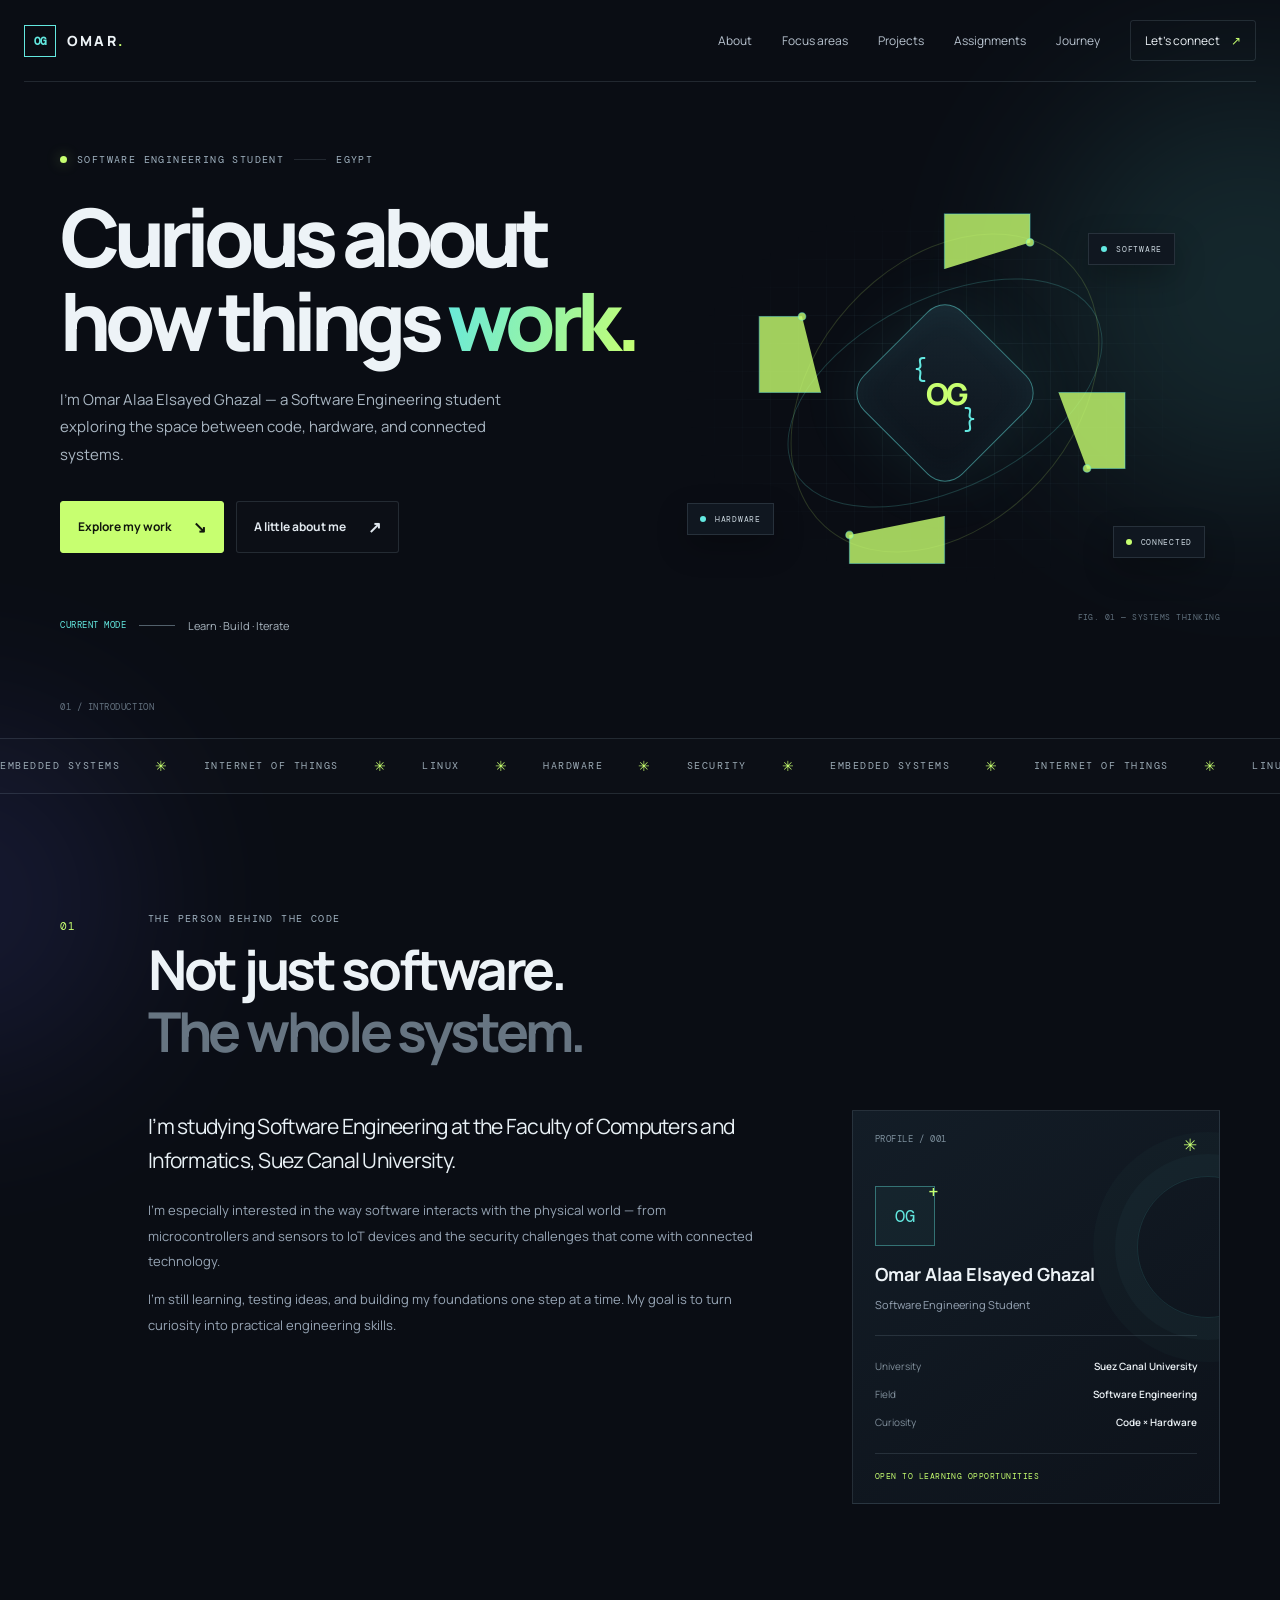
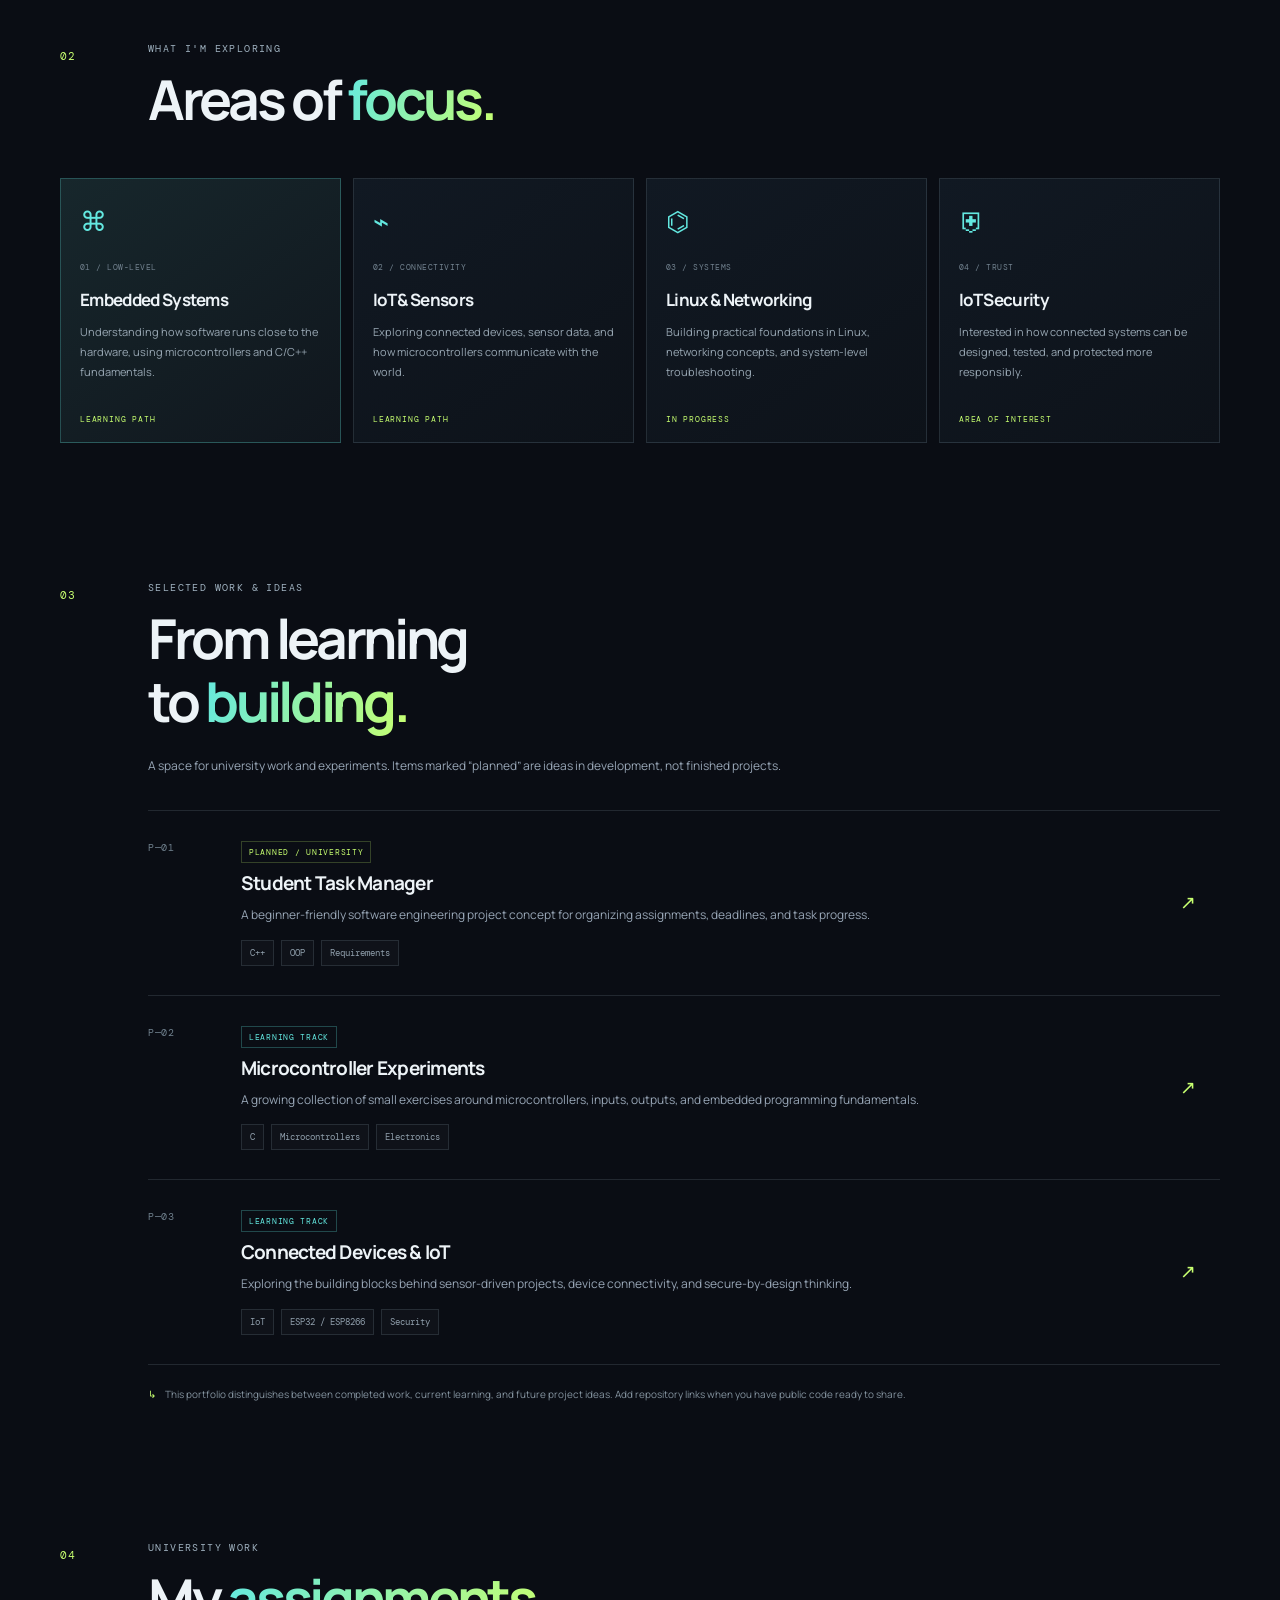
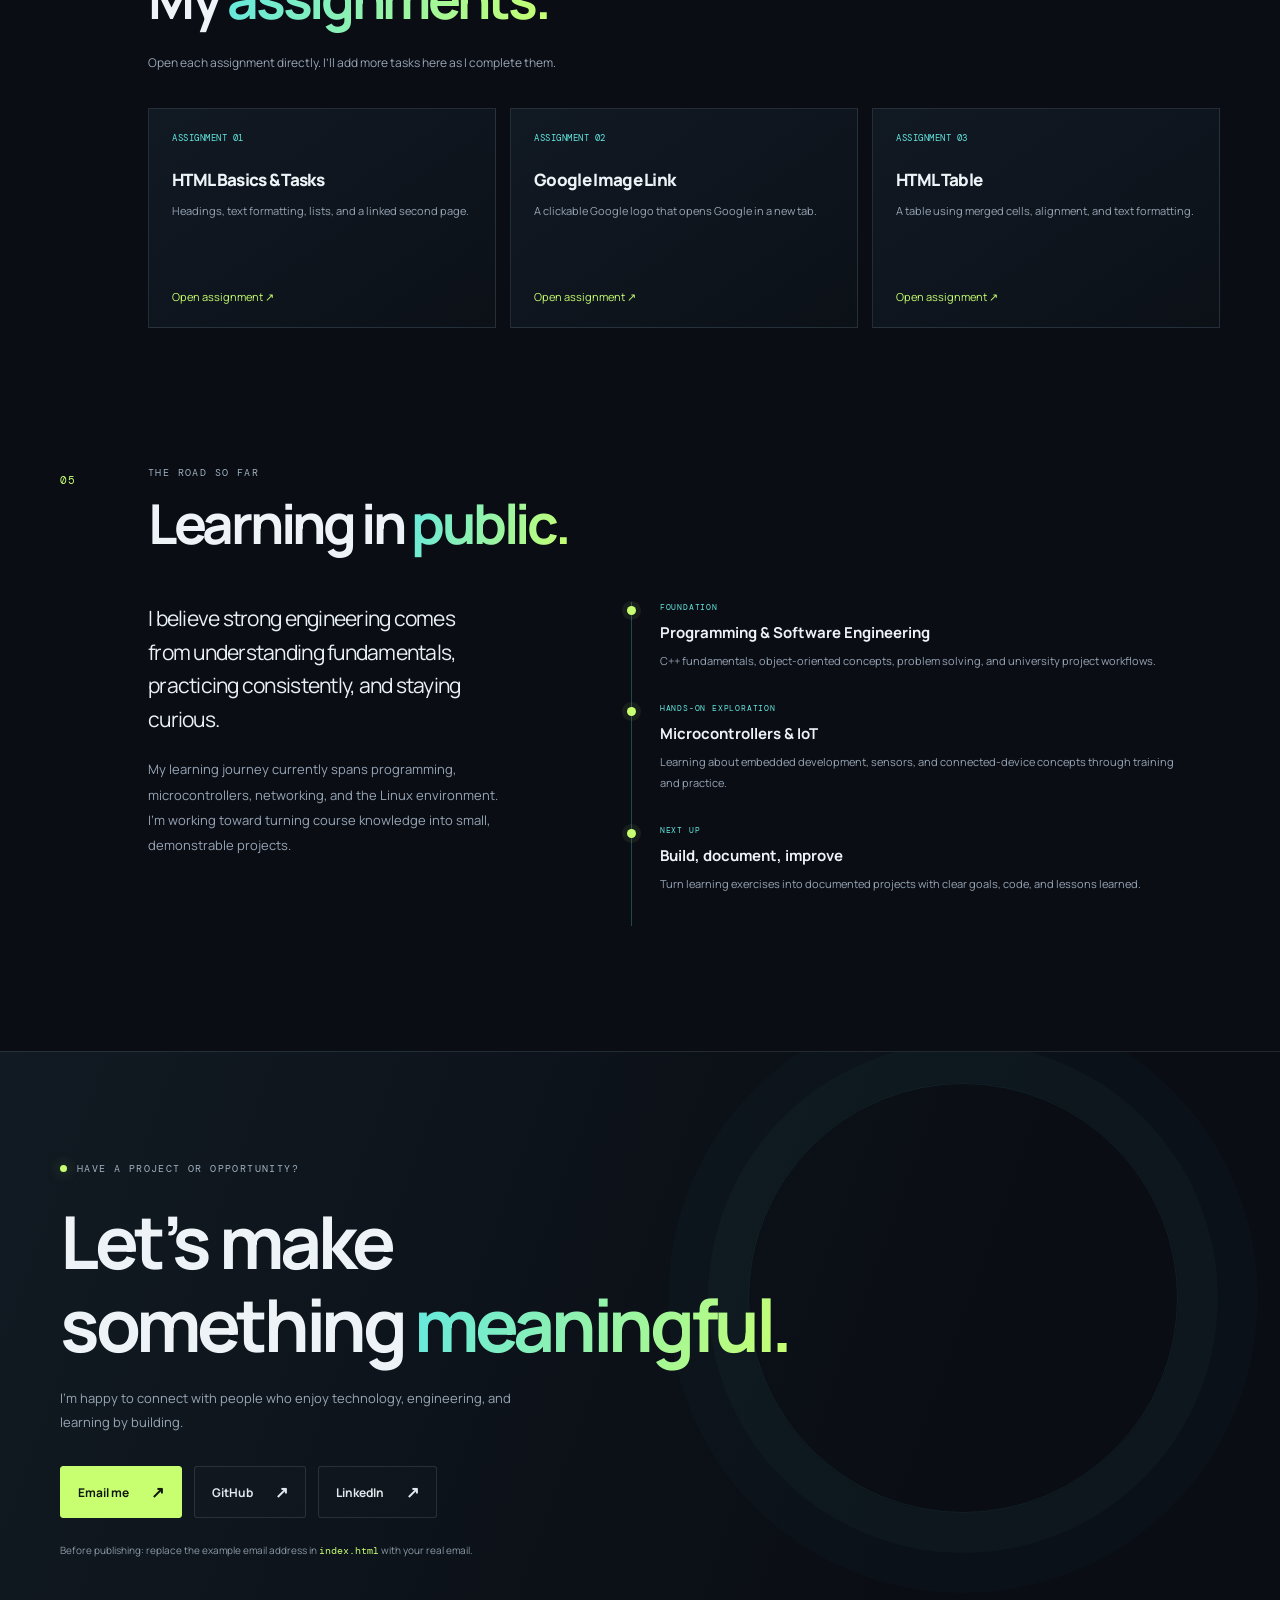
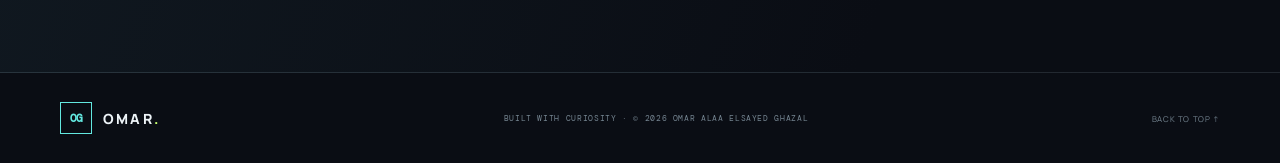
==== index.html @ 446bae2e "Add files via upload" ====
<!DOCTYPE html>
<html lang="en">
<head>
  <meta charset="UTF-8" />
  <meta name="viewport" content="width=device-width, initial-scale=1.0" />
  <meta name="theme-color" content="#0a0d14" />
  <meta name="description" content="Omar Alaa Elsayed Ghazal — Software Engineering student exploring embedded systems, IoT, hardware, and secure technology." />
  <title>Omar Alaa Elsayed Ghazal — Software Engineering Student</title>
  <link rel="preconnect" href="https://fonts.googleapis.com">
  <link rel="preconnect" href="https://fonts.gstatic.com" crossorigin>
  <link href="https://fonts.googleapis.com/css2?family=DM+Mono:wght@400;500&family=Manrope:wght@400;500;600;700;800&display=swap" rel="stylesheet">
  <link rel="stylesheet" href="style.css" />
</head>
<body>
  <div class="ambient ambient-one"></div>
  <div class="ambient ambient-two"></div>
  <header class="topbar">
    <a class="brand" href="#home" aria-label="Omar Ghazal home"><span class="brand-mark">OG</span><span>OMAR<span class="brand-dot">.</span></span></a>
    <button class="menu-toggle" id="menuToggle" aria-label="Open navigation" aria-expanded="false">☰</button>
    <nav id="navLinks">
      <a href="#about">About</a>
      <a href="#focus">Focus areas</a>
      <a href="#projects">Projects</a>
      <a href="#assignments">Assignments</a>
      <a href="#journey">Journey</a>
      <a class="nav-contact" href="#contact">Let’s connect <span>↗</span></a>
    </nav>
  </header>

  <main>
    <section class="hero section-wrap" id="home">
      <div class="hero-copy">
        <div class="eyebrow"><span class="status-dot"></span> SOFTWARE ENGINEERING STUDENT <span class="eyebrow-line"></span> EGYPT</div>
        <h1>Curious about<br>how things <span class="gradient-text">work.</span></h1>
        <p class="hero-lede">I’m Omar Alaa Elsayed Ghazal — a Software Engineering student exploring the space between code, hardware, and connected systems.</p>
        <div class="hero-actions">
          <a class="button button-primary" href="#projects">Explore my work <span>↘</span></a>
          <a class="button button-quiet" href="#about">A little about me <span>↗</span></a>
        </div>
        <div class="hero-footnote"><span class="mono">CURRENT MODE</span><span class="footnote-rule"></span><span>Learn · Build · Iterate</span></div>
      </div>
      <div class="hero-art" aria-label="Decorative circuit-inspired illustration">
        <div class="art-grid"></div>
        <div class="orbit orbit-a"></div><div class="orbit orbit-b"></div>
        <div class="core"><span class="core-bracket">{</span><span class="core-chip">OG</span><span class="core-bracket">}</span></div>
        <div class="node node-a"><span class="node-pulse"></span><span>SOFTWARE</span></div>
        <div class="node node-b"><span class="node-pulse"></span><span>HARDWARE</span></div>
        <div class="node node-c"><span class="node-pulse"></span><span>CONNECTED</span></div>
        <svg class="circuit-lines" viewBox="0 0 500 500" role="img" aria-hidden="true">
          <path d="M250 120 V62 H340 V92" /><path d="M370 250 H440 V330 H400" />
          <path d="M250 380 V430 H150 V400" /><path d="M120 250 H55 V170 H100" />
          <circle cx="340" cy="92" r="4"/><circle cx="400" cy="330" r="4"/><circle cx="150" cy="400" r="4"/><circle cx="100" cy="170" r="4"/>
        </svg>
        <div class="art-caption mono">FIG. 01 — SYSTEMS THINKING</div>
      </div>
      <div class="hero-index mono">01 / INTRODUCTION</div>
    </section>

    <section class="ticker" aria-label="Areas of interest">
      <div class="ticker-track">
        <span>EMBEDDED SYSTEMS</span><i>✳</i><span>INTERNET OF THINGS</span><i>✳</i><span>LINUX</span><i>✳</i><span>HARDWARE</span><i>✳</i><span>SECURITY</span><i>✳</i>
        <span>EMBEDDED SYSTEMS</span><i>✳</i><span>INTERNET OF THINGS</span><i>✳</i><span>LINUX</span><i>✳</i><span>HARDWARE</span><i>✳</i><span>SECURITY</span><i>✳</i>
      </div>
    </section>

    <section class="section-wrap section-block" id="about">
      <div class="section-heading"><span class="section-number mono">01</span><div><p class="eyebrow">THE PERSON BEHIND THE CODE</p><h2>Not just software.<br><span class="muted-heading">The whole system.</span></h2></div></div>
      <div class="about-grid">
        <div class="about-main">
          <p class="large-copy">I’m studying Software Engineering at the Faculty of Computers and Informatics, Suez Canal University.</p>
          <p>I’m especially interested in the way software interacts with the physical world — from microcontrollers and sensors to IoT devices and the security challenges that come with connected technology.</p>
          <p>I’m still learning, testing ideas, and building my foundations one step at a time. My goal is to turn curiosity into practical engineering skills.</p>
        </div>
        <aside class="profile-card">
          <div class="profile-card-top"><span class="mono">PROFILE / 001</span><span class="card-spark">✳</span></div>
          <div class="avatar-placeholder">OG<span>+</span></div>
          <h3>Omar Alaa Elsayed Ghazal</h3><p class="muted">Software Engineering Student</p>
          <div class="profile-divider"></div>
          <div class="profile-row"><span>University</span><strong>Suez Canal University</strong></div>
          <div class="profile-row"><span>Field</span><strong>Software Engineering</strong></div>
          <div class="profile-row"><span>Curiosity</span><strong>Code × Hardware</strong></div>
          <div class="profile-card-bottom mono">OPEN TO LEARNING OPPORTUNITIES</div>
        </aside>
      </div>
    </section>

    <section class="section-wrap section-block" id="focus">
      <div class="section-heading"><span class="section-number mono">02</span><div><p class="eyebrow">WHAT I'M EXPLORING</p><h2>Areas of <span class="gradient-text">focus.</span></h2></div></div>
      <div class="focus-grid">
        <article class="focus-card focus-featured"><div class="focus-icon">⌘</div><div class="focus-meta mono">01 / LOW-LEVEL</div><h3>Embedded Systems</h3><p>Understanding how software runs close to the hardware, using microcontrollers and C/C++ fundamentals.</p><span class="focus-tag">LEARNING PATH</span></article>
        <article class="focus-card"><div class="focus-icon">⌁</div><div class="focus-meta mono">02 / CONNECTIVITY</div><h3>IoT & Sensors</h3><p>Exploring connected devices, sensor data, and how microcontrollers communicate with the world.</p><span class="focus-tag">LEARNING PATH</span></article>
        <article class="focus-card"><div class="focus-icon">⌬</div><div class="focus-meta mono">03 / SYSTEMS</div><h3>Linux & Networking</h3><p>Building practical foundations in Linux, networking concepts, and system-level troubleshooting.</p><span class="focus-tag">IN PROGRESS</span></article>
        <article class="focus-card"><div class="focus-icon">⛨</div><div class="focus-meta mono">04 / TRUST</div><h3>IoT Security</h3><p>Interested in how connected systems can be designed, tested, and protected more responsibly.</p><span class="focus-tag">AREA OF INTEREST</span></article>
      </div>
    </section>

    <section class="section-wrap section-block" id="projects">
      <div class="section-heading"><span class="section-number mono">03</span><div><p class="eyebrow">SELECTED WORK & IDEAS</p><h2>From learning<br>to <span class="gradient-text">building.</span></h2></div></div>
      <p class="section-intro">A space for university work and experiments. Items marked “planned” are ideas in development, not finished projects.</p>
      <div class="project-list">
        <article class="project-row">
          <div class="project-number mono">P—01</div><div class="project-info"><div class="project-status"><span class="status-pill status-planned">PLANNED / UNIVERSITY</span></div><h3>Student Task Manager</h3><p>A beginner-friendly software engineering project concept for organizing assignments, deadlines, and task progress.</p><div class="tag-row"><span>C++</span><span>OOP</span><span>Requirements</span></div></div><div class="project-arrow">↗</div>
        </article>
        <article class="project-row">
          <div class="project-number mono">P—02</div><div class="project-info"><div class="project-status"><span class="status-pill status-learning">LEARNING TRACK</span></div><h3>Microcontroller Experiments</h3><p>A growing collection of small exercises around microcontrollers, inputs, outputs, and embedded programming fundamentals.</p><div class="tag-row"><span>C</span><span>Microcontrollers</span><span>Electronics</span></div></div><div class="project-arrow">↗</div>
        </article>
        <article class="project-row">
          <div class="project-number mono">P—03</div><div class="project-info"><div class="project-status"><span class="status-pill status-learning">LEARNING TRACK</span></div><h3>Connected Devices & IoT</h3><p>Exploring the building blocks behind sensor-driven projects, device connectivity, and secure-by-design thinking.</p><div class="tag-row"><span>IoT</span><span>ESP32 / ESP8266</span><span>Security</span></div></div><div class="project-arrow">↗</div>
        </article>
      </div>
      <p class="honesty-note"><span>↳</span> This portfolio distinguishes between completed work, current learning, and future project ideas. Add repository links when you have public code ready to share.</p>
    </section>


    <section class="section-wrap section-block assignments-section" id="assignments">
      <div class="section-heading"><span class="section-number mono">04</span><div><p class="eyebrow">UNIVERSITY WORK</p><h2>My <span class="gradient-text">assignments.</span></h2></div></div>
      <p class="section-intro">Open each assignment directly. I’ll add more tasks here as I complete them.</p>
      <div class="assignment-links">
        <a class="assignment-item" href="assignments/assignment1.html">
          <span class="assignment-item-number mono">ASSIGNMENT 01</span>
          <span class="assignment-item-title">HTML Basics &amp; Tasks</span>
          <span class="assignment-item-description">Headings, text formatting, lists, and a linked second page.</span>
          <span class="assignment-item-arrow">Open assignment ↗</span>
        </a>
        <a class="assignment-item" href="assignments/assignment2.html">
          <span class="assignment-item-number mono">ASSIGNMENT 02</span>
          <span class="assignment-item-title">Google Image Link</span>
          <span class="assignment-item-description">A clickable Google logo that opens Google in a new tab.</span>
          <span class="assignment-item-arrow">Open assignment ↗</span>
        </a>
        <a class="assignment-item" href="assignments/assignment3.html">
          <span class="assignment-item-number mono">ASSIGNMENT 03</span>
          <span class="assignment-item-title">HTML Table</span>
          <span class="assignment-item-description">A table using merged cells, alignment, and text formatting.</span>
          <span class="assignment-item-arrow">Open assignment ↗</span>
        </a>
      </div>
    </section>

    <section class="section-wrap section-block journey-section" id="journey">
      <div class="section-heading"><span class="section-number mono">05</span><div><p class="eyebrow">THE ROAD SO FAR</p><h2>Learning in <span class="gradient-text">public.</span></h2></div></div>
      <div class="journey-layout">
        <div class="journey-copy"><p class="large-copy">I believe strong engineering comes from understanding fundamentals, practicing consistently, and staying curious.</p><p>My learning journey currently spans programming, microcontrollers, networking, and the Linux environment. I’m working toward turning course knowledge into small, demonstrable projects.</p></div>
        <div class="timeline">
          <div class="timeline-item"><span class="timeline-marker"></span><div class="timeline-label mono">FOUNDATION</div><h3>Programming & Software Engineering</h3><p>C++ fundamentals, object-oriented concepts, problem solving, and university project workflows.</p></div>
          <div class="timeline-item"><span class="timeline-marker"></span><div class="timeline-label mono">HANDS-ON EXPLORATION</div><h3>Microcontrollers & IoT</h3><p>Learning about embedded development, sensors, and connected-device concepts through training and practice.</p></div>
          <div class="timeline-item"><span class="timeline-marker"></span><div class="timeline-label mono">NEXT UP</div><h3>Build, document, improve</h3><p>Turn learning exercises into documented projects with clear goals, code, and lessons learned.</p></div>
        </div>
      </div>
    </section>

    <section class="contact-section" id="contact">
      <div class="contact-orb"></div>
      <div class="section-wrap contact-inner">
        <p class="eyebrow"><span class="status-dot"></span> HAVE A PROJECT OR OPPORTUNITY?</p>
        <h2>Let’s make<br>something <span class="gradient-text">meaningful.</span></h2>
        <p>I’m happy to connect with people who enjoy technology, engineering, and learning by building.</p>
        <div class="contact-actions">
          <!-- Replace the placeholder links with your real contact details. -->
          <a class="button button-primary" href="mailto:YOUR_EMAIL@example.com" id="emailLink">Email me <span>↗</span></a>
          <a class="button button-quiet" href="https://github.com/OmarGhazal6" target="_blank" rel="noreferrer" id="githubLink">GitHub <span>↗</span></a>
          <a class="button button-quiet" href="https://www.linkedin.com/in/omar-ghazal-574675380/" target="_blank" rel="noreferrer" id="linkedinLink">LinkedIn <span>↗</span></a>
        </div>
        <p class="placeholder-warning" id="placeholderWarning">Before publishing: replace the example email address in <code>index.html</code> with your real email.</p>
      </div>
    </section>
  </main>

  <footer class="footer section-wrap"><a class="brand" href="#home"><span class="brand-mark">OG</span><span>OMAR<span class="brand-dot">.</span></span></a><p class="mono">BUILT WITH CURIOSITY · © <span id="year"></span> OMAR ALAA ELSAYED GHAZAL</p><a href="#home" class="back-top">BACK TO TOP ↑</a></footer>
  <script src="script.js"></script>
</body>
</html>
---- style.css ----
:root{--bg:#0a0d14;--panel:#101620;--panel2:#121b25;--text:#edf3f7;--muted:#97a5b5;--line:rgba(193,219,235,.13);--cyan:#63e8e0;--lime:#c7ff70;--mono:"DM Mono",monospace;--sans:"Manrope",sans-serif}
*{box-sizing:border-box}html{scroll-behavior:smooth;scroll-padding-top:90px}body{margin:0;background:var(--bg);color:var(--text);font-family:var(--sans);overflow-x:hidden}a{color:inherit;text-decoration:none}::selection{background:var(--lime);color:#10130e}.ambient{position:absolute;pointer-events:none;filter:blur(90px);opacity:.12;border-radius:50%;z-index:-1}.ambient-one{width:420px;height:420px;background:var(--cyan);top:80px;right:-180px}.ambient-two{width:360px;height:360px;background:#6d70ff;top:720px;left:-220px}.section-wrap{width:min(1160px,calc(100% - 48px));margin:0 auto}.topbar{height:82px;display:flex;align-items:center;justify-content:space-between;width:min(1240px,calc(100% - 48px));margin:auto;border-bottom:1px solid var(--line);position:relative;z-index:5}.brand{display:flex;align-items:center;gap:11px;font-size:14px;font-weight:800;letter-spacing:.16em}.brand-mark{width:32px;height:32px;border:1px solid var(--cyan);color:var(--cyan);display:grid;place-items:center;font-family:var(--mono);font-size:11px;letter-spacing:-.08em}.brand-dot{color:var(--lime)}nav{display:flex;align-items:center;gap:30px;font-size:12px;color:#b8c3cf}nav a{transition:color .2s}nav a:hover{color:var(--cyan)}.nav-contact{border:1px solid var(--line);padding:11px 14px;color:var(--text);border-radius:3px}.nav-contact span{color:var(--lime);margin-left:9px}.menu-toggle{display:none;background:none;color:var(--text);border:1px solid var(--line);padding:8px 10px;font-size:18px}
.hero{min-height:650px;display:grid;grid-template-columns:1.05fr .95fr;align-items:center;position:relative;padding-top:36px;padding-bottom:70px}.hero-copy{padding:35px 0;position:relative;z-index:1}.eyebrow{font-family:var(--mono);font-size:10px;letter-spacing:.14em;color:#9fb1bf;display:flex;align-items:center;gap:10px}.status-dot{width:7px;height:7px;background:var(--lime);border-radius:50%;box-shadow:0 0 14px #c7ff7066;display:inline-block}.eyebrow-line{height:1px;width:32px;background:var(--line)}h1{font-size:clamp(48px,6.3vw,82px);line-height:1.04;letter-spacing:-.075em;margin:29px 0 23px;font-weight:800}.gradient-text{background:linear-gradient(105deg,var(--cyan),var(--lime));-webkit-background-clip:text;background-clip:text;color:transparent}.hero-lede{max-width:485px;color:#a9b6c2;line-height:1.85;font-size:15px}.hero-actions,.contact-actions{display:flex;gap:12px;flex-wrap:wrap;margin-top:32px}.button{display:inline-flex;align-items:center;gap:22px;padding:14px 17px;font-size:12px;font-weight:700;border-radius:3px;transition:transform .2s,border-color .2s}.button:hover{transform:translateY(-2px)}.button span{font-size:16px}.button-primary{background:var(--lime);color:#11170d;border:1px solid var(--lime)}.button-quiet{border:1px solid var(--line);color:#e1e8ee;background:#ffffff03}.button-quiet:hover{border-color:#63e8e088}.hero-footnote{display:flex;align-items:center;gap:13px;margin-top:65px;color:#aab6c0;font-size:11px}.mono{font-family:var(--mono);letter-spacing:.06em}.hero-footnote .mono{font-size:9px;color:var(--cyan)}.footnote-rule{width:36px;height:1px;background:#52606b}.hero-index{position:absolute;bottom:25px;left:0;color:#657380;font-size:9px}
.hero-art{height:475px;position:relative;display:grid;place-items:center}.art-grid{position:absolute;inset:10% 3%;background-image:linear-gradient(rgba(117,171,188,.07) 1px,transparent 1px),linear-gradient(90deg,rgba(117,171,188,.07) 1px,transparent 1px);background-size:28px 28px;mask-image:radial-gradient(ellipse,black 20%,transparent 72%)}.orbit{position:absolute;border:1px solid rgba(99,232,224,.2);border-radius:50%;transform:rotate(-27deg)}.orbit-a{width:340px;height:190px}.orbit-b{width:260px;height:360px;transform:rotate(42deg);border-color:rgba(199,255,112,.17)}.core{width:140px;height:140px;display:flex;align-items:center;justify-content:center;gap:8px;position:relative;background:linear-gradient(145deg,#172630,#0c1119);border:1px solid #63e8e077;box-shadow:0 0 70px #63e8e018,inset 0 0 35px #63e8e00b;transform:rotate(45deg);border-radius:25px}.core>*{transform:rotate(-45deg)}.core-chip{font-size:30px;font-weight:800;letter-spacing:-.1em;color:var(--lime)}.core-bracket{font-family:var(--mono);font-size:25px;color:var(--cyan)}.circuit-lines{position:absolute;width:100%;height:100%;fill:var(--lime);stroke:rgba(99,232,224,.42);stroke-width:1.3;fill-opacity:.8}.node{position:absolute;background:#101720;border:1px solid var(--line);padding:10px 12px;display:flex;align-items:center;gap:9px;font-family:var(--mono);font-size:8px;letter-spacing:.09em;color:#c9d5dd;box-shadow:0 12px 30px #0004}.node-pulse{width:6px;height:6px;background:var(--cyan);border-radius:50%}.node-a{top:78px;right:45px}.node-b{bottom:95px;left:18px}.node-c{bottom:72px;right:15px}.node-c .node-pulse{background:var(--lime)}.art-caption{position:absolute;bottom:8px;right:0;color:#61717e;font-size:8px}
.ticker{border-top:1px solid var(--line);border-bottom:1px solid var(--line);overflow:hidden;background:#ffffff02}.ticker-track{display:flex;align-items:center;justify-content:space-around;gap:35px;min-width:max-content;padding:18px 0;color:#9baab5;font:10px var(--mono);letter-spacing:.15em;animation:marquee 35s linear infinite}.ticker i{color:var(--lime);font-style:normal;font-size:14px}@keyframes marquee{to{transform:translateX(-35%)}}
.section-block{padding-top:118px;padding-bottom:20px}.section-heading{display:grid;grid-template-columns:70px 1fr;gap:18px;margin-bottom:48px}.section-number{font-size:11px;color:var(--lime);padding-top:7px}.section-heading .eyebrow{margin:0 0 13px}.section-heading h2,.contact-inner h2{font-size:clamp(35px,4.5vw,55px);line-height:1.13;letter-spacing:-.06em;margin:0}.muted-heading{color:#677582}.about-grid{display:grid;grid-template-columns:1.25fr .75fr;gap:90px;padding-left:88px}.about-main{max-width:610px}.large-copy{font-size:21px;line-height:1.6;letter-spacing:-.035em;color:#e8f0f5;margin-top:0}.about-main p:not(.large-copy),.journey-copy p:not(.large-copy){font-size:13px;line-height:1.95;color:var(--muted)}.profile-card{background:linear-gradient(145deg,#131d27,#0d121a);border:1px solid var(--line);padding:22px;position:relative;overflow:hidden}.profile-card:after{content:"";position:absolute;width:140px;height:140px;border:1px solid #63e8e01e;border-radius:50%;right:-60px;top:65px;box-shadow:0 0 0 22px #63e8e007,0 0 0 44px #63e8e005}.profile-card-top{display:flex;justify-content:space-between;color:#7e909d;font-size:9px}.card-spark{color:var(--lime);font-size:17px}.avatar-placeholder{width:60px;height:60px;display:grid;place-items:center;border:1px solid #63e8e066;background:#63e8e00b;color:var(--cyan);font:17px var(--mono);margin:30px 0 16px;position:relative}.avatar-placeholder span{position:absolute;right:-5px;top:-7px;color:var(--lime);font-size:18px}.profile-card h3{margin:0;font-size:18px}.profile-card .muted{color:var(--muted);font-size:11px}.profile-divider{height:1px;background:var(--line);margin:23px 0}.profile-row{display:flex;justify-content:space-between;gap:14px;margin:14px 0;font-size:10px}.profile-row span{color:#82919d}.profile-row strong{font-weight:600;text-align:right}.profile-card-bottom{border-top:1px solid var(--line);padding-top:17px;margin-top:24px;color:var(--lime);font-size:8px}
.focus-grid{display:grid;grid-template-columns:repeat(4,1fr);gap:12px}.focus-card{min-height:265px;padding:23px 19px;background:linear-gradient(145deg,#111923,#0d1219);border:1px solid var(--line);position:relative;transition:transform .25s,border-color .25s}.focus-card:hover{transform:translateY(-4px);border-color:#63e8e055}.focus-featured{background:linear-gradient(145deg,#17272c,#10161d);border-color:#63e8e044}.focus-icon{font-size:27px;color:var(--cyan);height:60px}.focus-meta{font-size:8px;color:#72828f}.focus-card h3{font-size:17px;letter-spacing:-.04em;margin:16px 0 11px}.focus-card p{font-size:11px;line-height:1.8;color:#98a7b3}.focus-tag{position:absolute;bottom:18px;left:19px;font:8px var(--mono);letter-spacing:.1em;color:var(--lime)}
.section-intro{margin:-25px 0 34px 88px;color:var(--muted);font-size:12px;line-height:1.8;max-width:650px}.project-list{border-top:1px solid var(--line);margin-left:88px}.project-row{display:grid;grid-template-columns:75px 1fr 30px;gap:18px;padding:27px 10px 29px 0;border-bottom:1px solid var(--line);transition:padding .2s}.project-row:hover{padding-left:8px}.project-number{font-size:10px;color:#70818e;padding-top:3px}.project-status{margin-bottom:10px}.status-pill{font:8px var(--mono);letter-spacing:.09em;padding:5px 7px;border:1px solid #c7ff7038;color:var(--lime)}.status-learning{border-color:#63e8e044;color:var(--cyan)}.project-info h3{font-size:19px;letter-spacing:-.04em;margin:0 0 8px}.project-info p{font-size:12px;line-height:1.8;color:var(--muted);max-width:720px;margin:0}.tag-row{display:flex;gap:7px;flex-wrap:wrap;margin-top:14px}.tag-row span{font:9px var(--mono);color:#91a0ad;background:#ffffff05;border:1px solid var(--line);padding:6px 8px}.project-arrow{font-size:19px;color:var(--lime);align-self:center}.honesty-note{margin:20px 0 0 88px;color:#84939f;font-size:10px;line-height:1.8}.honesty-note span{color:var(--lime);margin-right:7px}
.journey-section{padding-bottom:125px}.journey-layout{display:grid;grid-template-columns:.8fr 1.2fr;gap:90px;padding-left:88px}.journey-copy{max-width:350px}.timeline{border-left:1px solid #63e8e044;padding-left:28px}.timeline-item{position:relative;padding:0 0 32px}.timeline-marker{position:absolute;left:-33px;top:4px;width:9px;height:9px;border-radius:50%;background:var(--lime);box-shadow:0 0 0 5px #c7ff7012}.timeline-label{font-size:8px;color:var(--cyan);letter-spacing:.1em}.timeline-item h3{font-size:15px;margin:10px 0 8px}.timeline-item p{font-size:11px;line-height:1.85;color:var(--muted);margin:0;max-width:530px}
.contact-section{position:relative;overflow:hidden;border-top:1px solid var(--line);border-bottom:1px solid var(--line);background:linear-gradient(110deg,#111a22,#0a0d14 72%)}.contact-inner{padding-top:100px;padding-bottom:105px;position:relative}.contact-inner .eyebrow{margin-bottom:25px}.contact-inner h2{font-size:clamp(45px,6vw,73px)}.contact-inner>p:not(.eyebrow):not(.placeholder-warning){font-size:13px;color:var(--muted);max-width:470px;line-height:1.8;margin-top:22px}.contact-orb{position:absolute;right:8%;top:5%;width:430px;height:430px;border:1px solid #63e8e014;border-radius:50%;box-shadow:0 0 0 40px #63e8e006,0 0 0 80px #63e8e004}.placeholder-warning{margin-top:25px;font-size:10px;color:#8b9aa6}.placeholder-warning code{color:var(--lime);font-family:var(--mono)}.footer{min-height:90px;display:flex;align-items:center;justify-content:space-between;gap:20px}.footer p,.back-top{font-size:8px;color:#758591;letter-spacing:.08em}.back-top:hover{color:var(--lime)}
@media(max-width:900px){.hero{grid-template-columns:1fr .8fr;min-height:590px}.hero-art{transform:scale(.88);margin-left:-20px}.about-grid{gap:35px;padding-left:50px}.focus-grid{grid-template-columns:repeat(2,1fr)}.journey-layout{gap:45px;padding-left:50px}.section-intro,.project-list,.honesty-note{margin-left:50px}.section-heading{grid-template-columns:50px 1fr}}
@media(max-width:650px){.section-wrap,.topbar{width:calc(100% - 34px)}.topbar{height:70px}.menu-toggle{display:block}nav{display:none;position:absolute;top:69px;left:0;right:0;background:#101620;border:1px solid var(--line);padding:17px;flex-direction:column;align-items:stretch;gap:0}nav.open{display:flex}nav a{padding:13px 7px}.nav-contact{margin-top:8px}.hero{display:flex;flex-direction:column;align-items:stretch;padding-top:58px;padding-bottom:62px;min-height:0}.hero-copy{padding:0}.eyebrow{font-size:8px;letter-spacing:.08em}h1{font-size:clamp(48px,14vw,70px);margin-top:25px}.hero-lede{font-size:13px}.hero-footnote{margin-top:38px}.hero-art{height:330px;transform:scale(.83);margin:-5px -25px -5px}.node-a{right:20px}.node-b{left:0}.node-c{right:0}.hero-index{bottom:0}.section-block{padding-top:82px}.section-heading{grid-template-columns:28px 1fr;gap:9px;margin-bottom:32px}.section-heading h2{font-size:37px}.section-heading .eyebrow{font-size:8px}.about-grid{display:flex;flex-direction:column;padding-left:0;gap:28px}.large-copy{font-size:19px}.profile-card{max-width:100%}.focus-grid{grid-template-columns:1fr}.focus-card{min-height:220px}.focus-card p{max-width:390px}.section-intro,.project-list,.honesty-note{margin-left:0}.section-intro{margin-top:-10px}.project-row{grid-template-columns:43px 1fr 17px;gap:9px;padding:23px 0}.project-info h3{font-size:16px}.project-info p{font-size:11px}.project-number{font-size:8px}.journey-layout{display:flex;flex-direction:column;padding-left:0;gap:30px}.journey-copy{max-width:none}.journey-section{padding-bottom:82px}.contact-inner{padding-top:75px;padding-bottom:75px}.contact-inner h2{font-size:48px}.contact-orb{width:250px;height:250px;right:-120px;top:15%}.footer{padding-top:20px;padding-bottom:20px;flex-wrap:wrap}.footer p{order:3;width:100%;margin:0}.back-top{margin-left:auto}.button{padding:13px 14px}.ticker-track{gap:22px}}
@media(prefers-reduced-motion:reduce){html{scroll-behavior:auto}.ticker-track{animation:none}*,*:before,*:after{transition:none!important}}


/* Simple GitHub assignments link */
.assignments-card{display:flex;align-items:center;gap:22px;margin-left:88px;padding:27px;border:1px solid var(--line);background:linear-gradient(145deg,#111923,#0c1118);}
.assignments-card-icon{width:54px;height:54px;flex:0 0 54px;display:grid;place-items:center;border:1px solid #63e8e055;color:var(--cyan);font-size:28px;}
.assignments-card-copy{flex:1;min-width:0;}
.assignments-kicker{font-size:8px;color:var(--cyan);margin:0 0 9px;}
.assignments-card-copy h3{font-size:19px;letter-spacing:-.04em;margin:0 0 8px;}
.assignments-card-copy>p:last-child{font-size:11px;line-height:1.8;color:var(--muted);margin:0;}
.assignments-link{white-space:nowrap;}
@media(max-width:900px){.assignments-card{margin-left:50px;}}
@media(max-width:650px){.assignments-card{margin-left:0;padding:20px;display:grid;grid-template-columns:54px 1fr;gap:16px;}.assignments-link{grid-column:1/-1;justify-content:space-between;}}

/* Direct links to individual assignments */
.assignment-links{display:grid;grid-template-columns:repeat(3,minmax(0,1fr));gap:14px;margin-left:88px;}
.assignment-item{display:flex;flex-direction:column;align-items:flex-start;min-height:220px;padding:23px;background:linear-gradient(145deg,#111923,#0c1118);border:1px solid var(--line);transition:transform .2s,border-color .2s;}
.assignment-item:hover{transform:translateY(-4px);border-color:#63e8e077;}
.assignment-item-number{font-size:9px;color:var(--cyan);margin-bottom:24px;}
.assignment-item-title{font-size:17px;font-weight:800;letter-spacing:-.04em;margin-bottom:10px;}
.assignment-item-description{font-size:11px;line-height:1.8;color:var(--muted);}
.assignment-item-arrow{font-size:11px;color:var(--lime);margin-top:auto;padding-top:22px;}
@media(max-width:900px){.assignment-links{margin-left:50px;grid-template-columns:1fr;}.assignment-item{min-height:175px;}}
@media(max-width:650px){.assignment-links{margin-left:0;}.assignment-item{padding:20px;}}
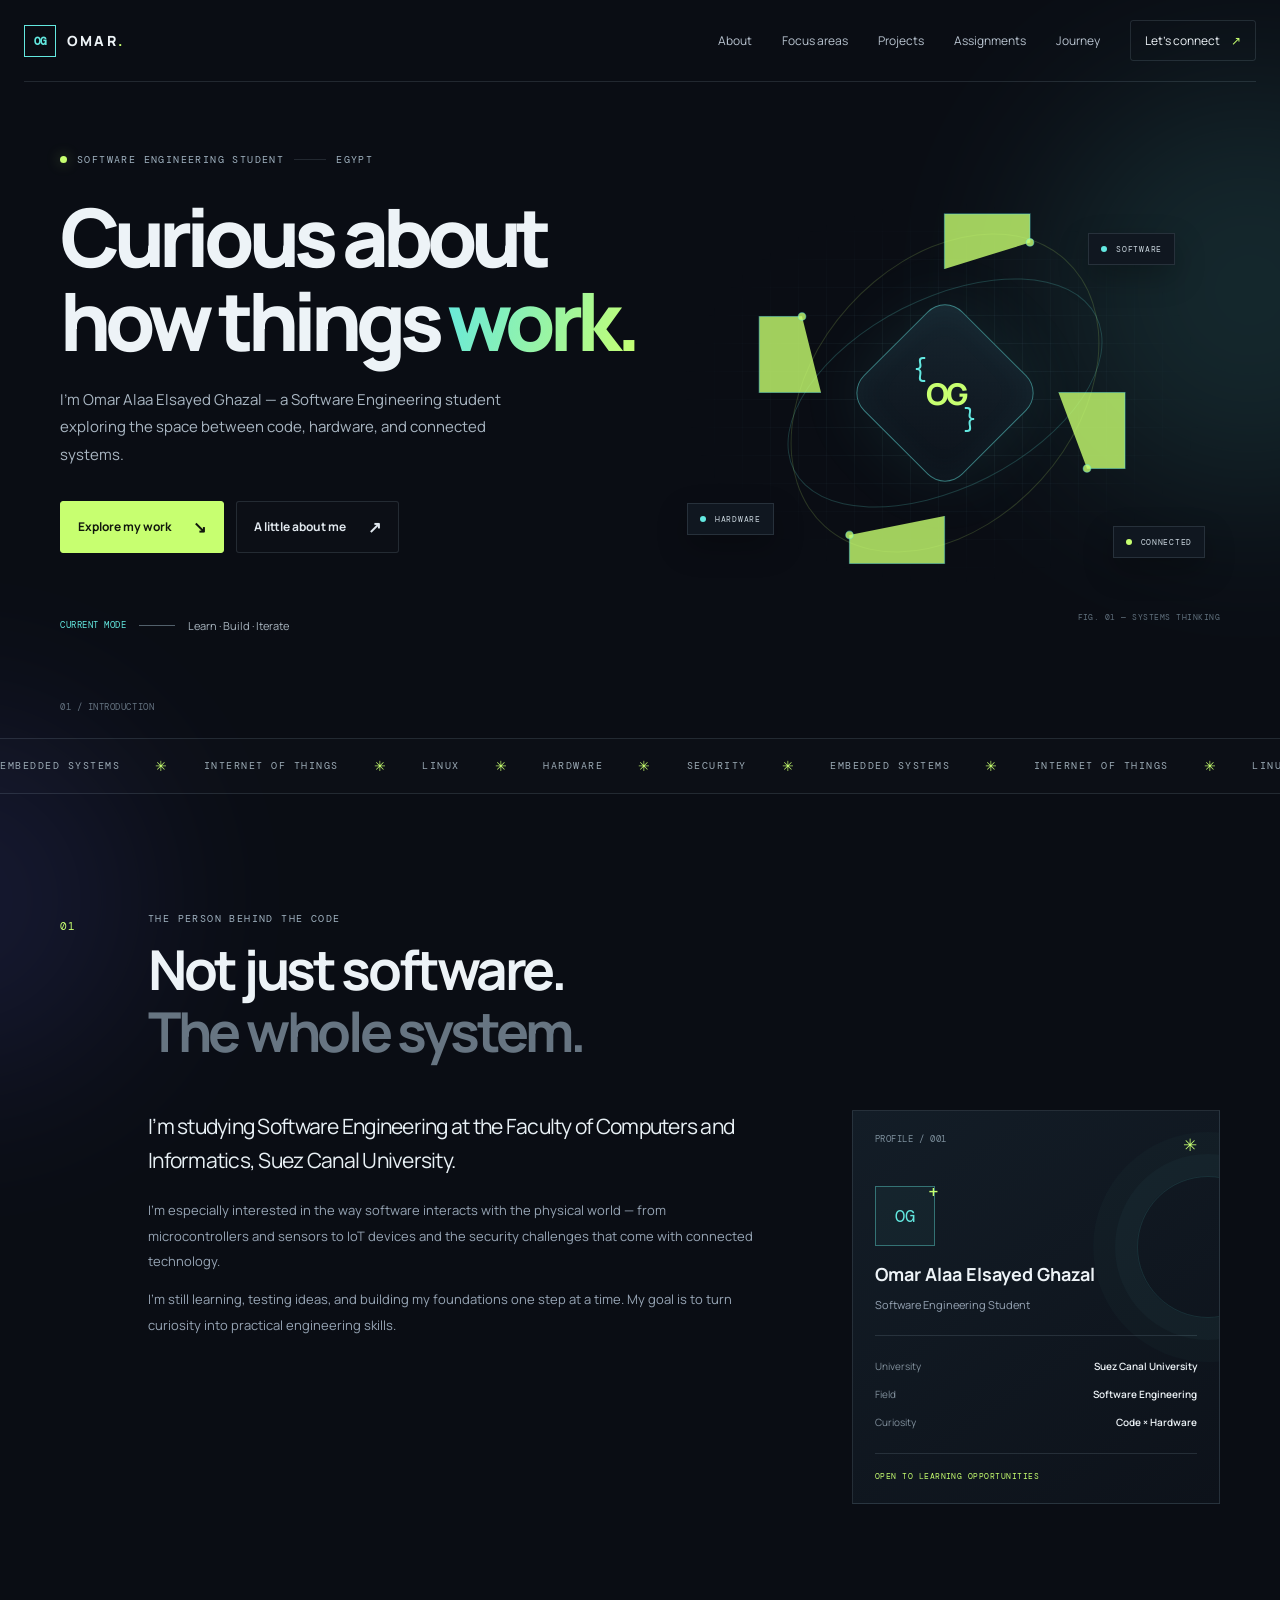
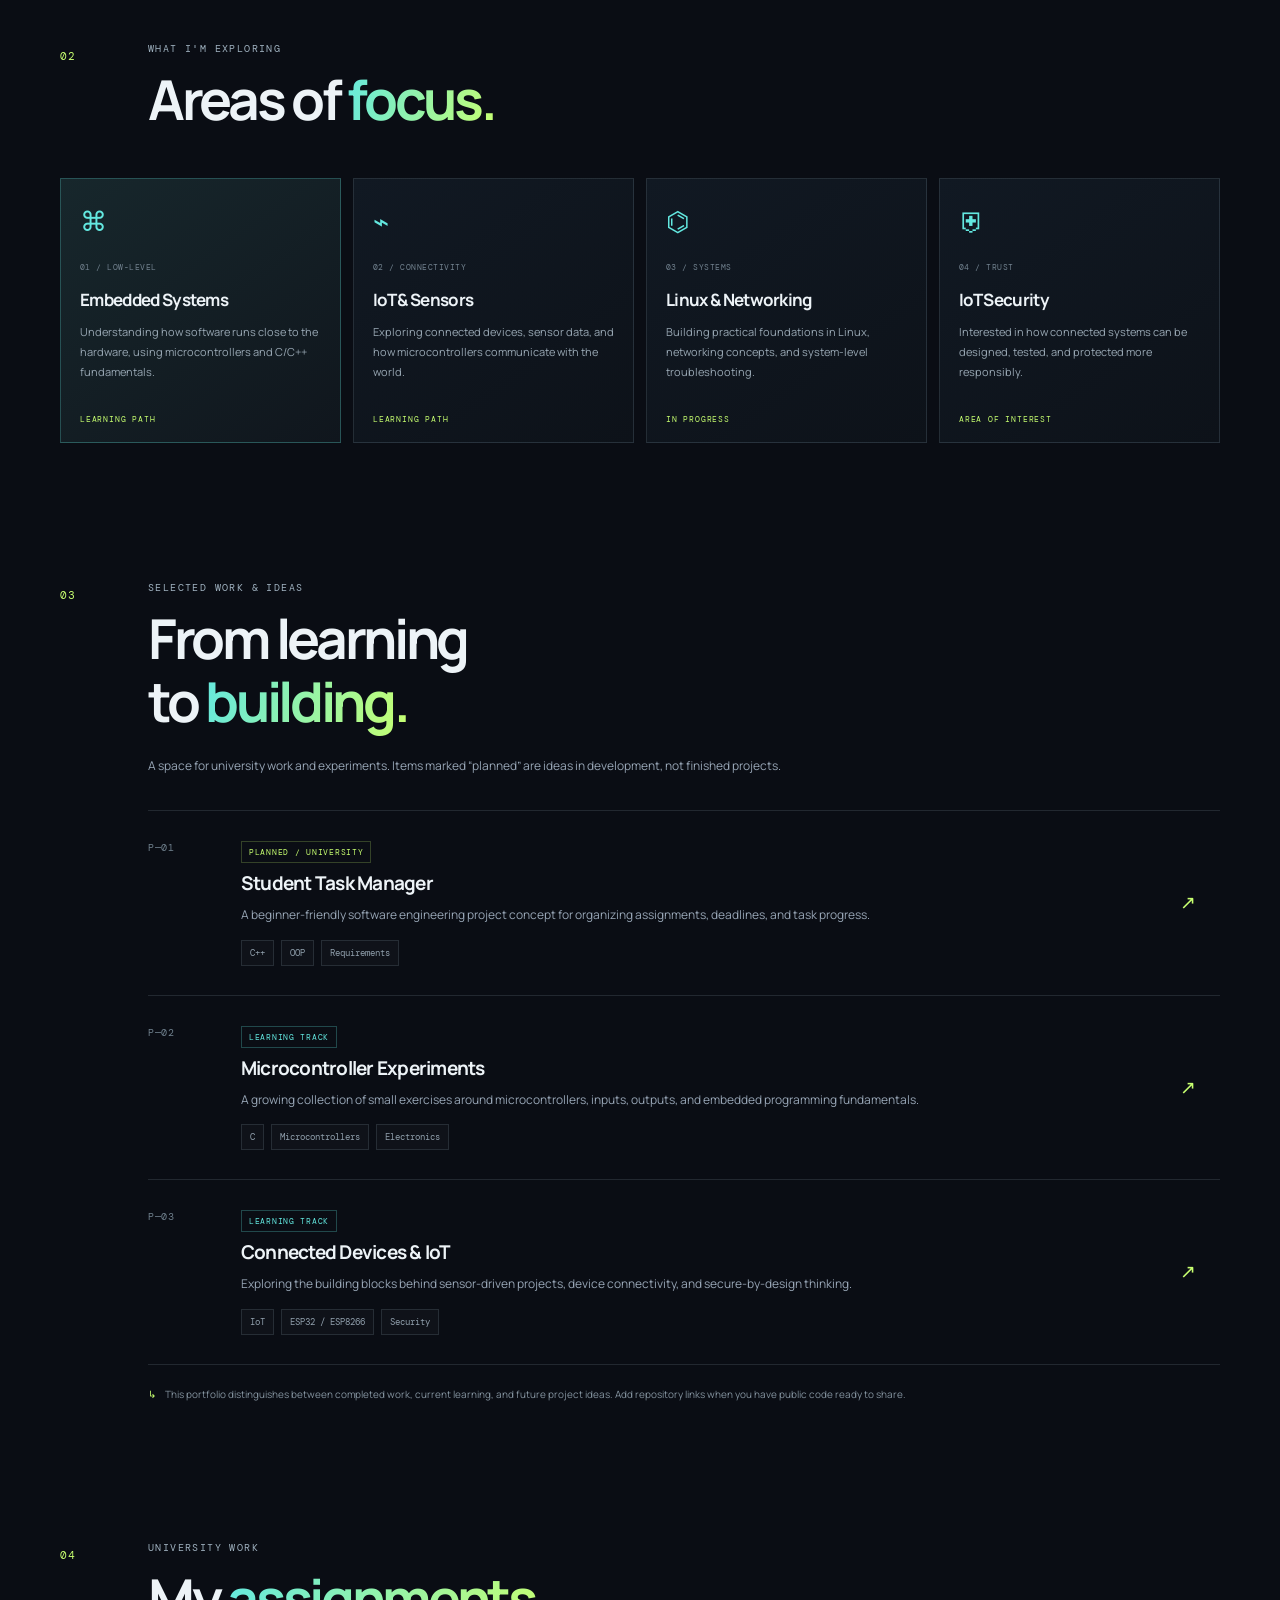
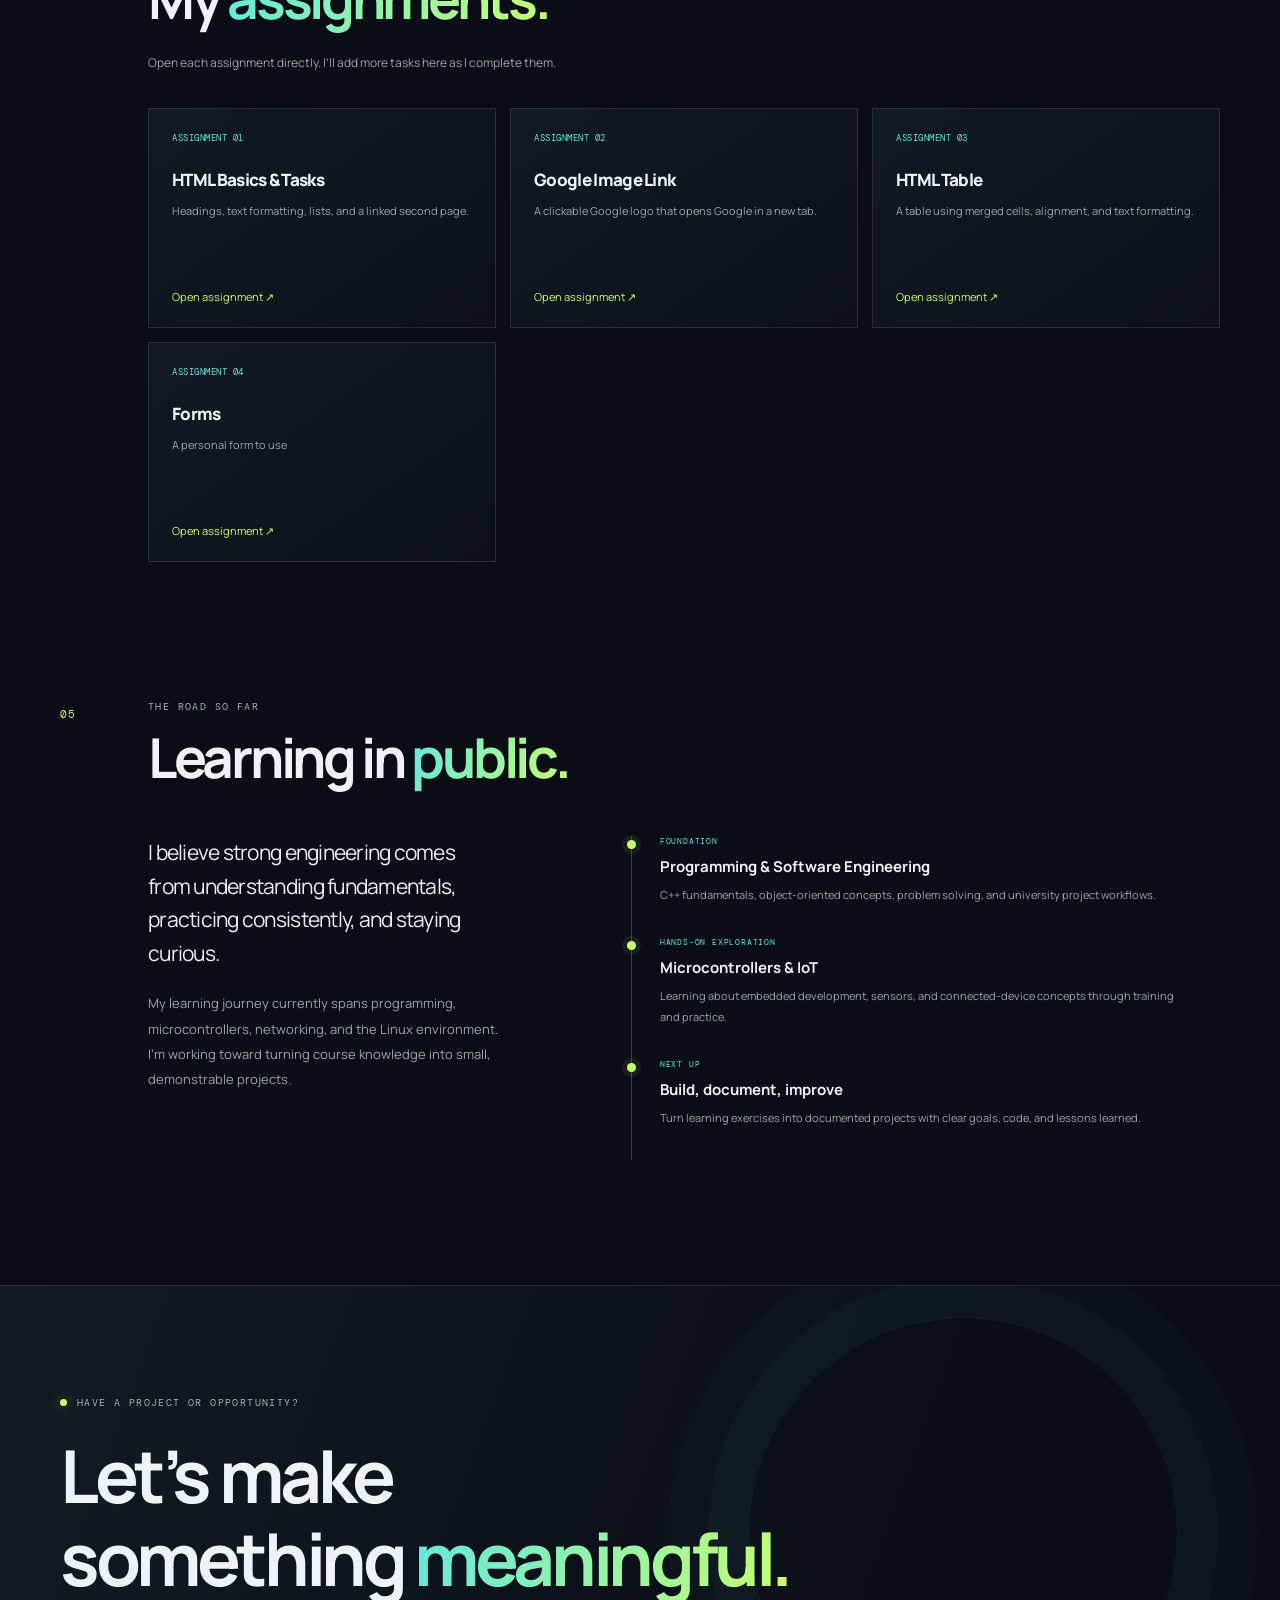
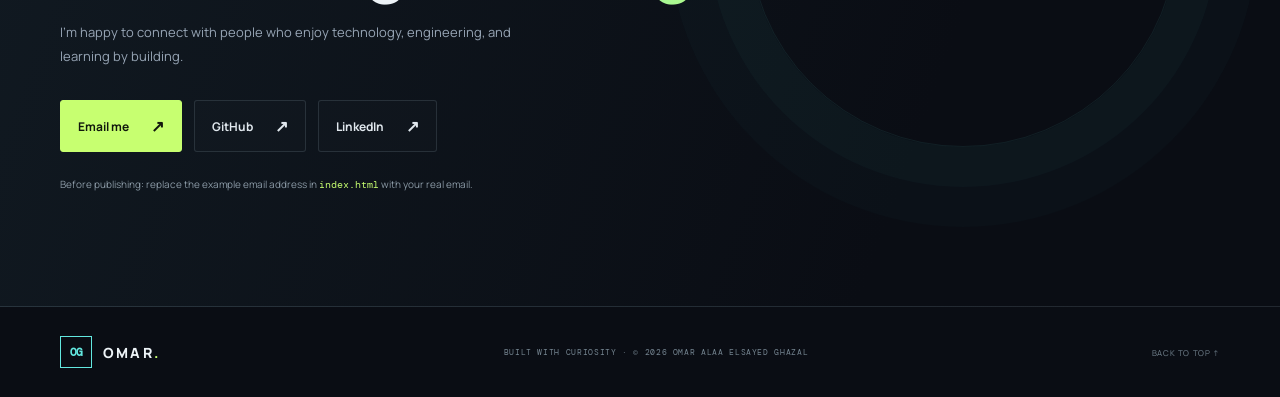
==== commit 1edd3d81: "Update index.html" ====
--- a/index.html
+++ b/index.html
@@ -116,22 +116,28 @@
       <div class="section-heading"><span class="section-number mono">04</span><div><p class="eyebrow">UNIVERSITY WORK</p><h2>My <span class="gradient-text">assignments.</span></h2></div></div>
       <p class="section-intro">Open each assignment directly. I’ll add more tasks here as I complete them.</p>
       <div class="assignment-links">
-        <a class="assignment-item" href="assignments/assignment1.html">
+        <a class="assignment-item" href="assignments/assignment1.html" target="_blank">
           <span class="assignment-item-number mono">ASSIGNMENT 01</span>
           <span class="assignment-item-title">HTML Basics &amp; Tasks</span>
           <span class="assignment-item-description">Headings, text formatting, lists, and a linked second page.</span>
           <span class="assignment-item-arrow">Open assignment ↗</span>
         </a>
-        <a class="assignment-item" href="assignments/assignment2.html">
+        <a class="assignment-item" href="assignments/assignment2.html" target="_blank">
           <span class="assignment-item-number mono">ASSIGNMENT 02</span>
           <span class="assignment-item-title">Google Image Link</span>
           <span class="assignment-item-description">A clickable Google logo that opens Google in a new tab.</span>
           <span class="assignment-item-arrow">Open assignment ↗</span>
         </a>
-        <a class="assignment-item" href="assignments/assignment3.html">
+        <a class="assignment-item" href="assignments/assignment3.html" target="_blank">
           <span class="assignment-item-number mono">ASSIGNMENT 03</span>
           <span class="assignment-item-title">HTML Table</span>
           <span class="assignment-item-description">A table using merged cells, alignment, and text formatting.</span>
+          <span class="assignment-item-arrow">Open assignment ↗</span>
+        </a>
+         <a class="assignment-item" href="assignments/form.html" target="_blank">
+          <span class="assignment-item-number mono">ASSIGNMENT 04</span>
+          <span class="assignment-item-title">Forms</span>
+          <span class="assignment-item-description">A personal form to use</span>
           <span class="assignment-item-arrow">Open assignment ↗</span>
         </a>
       </div>
